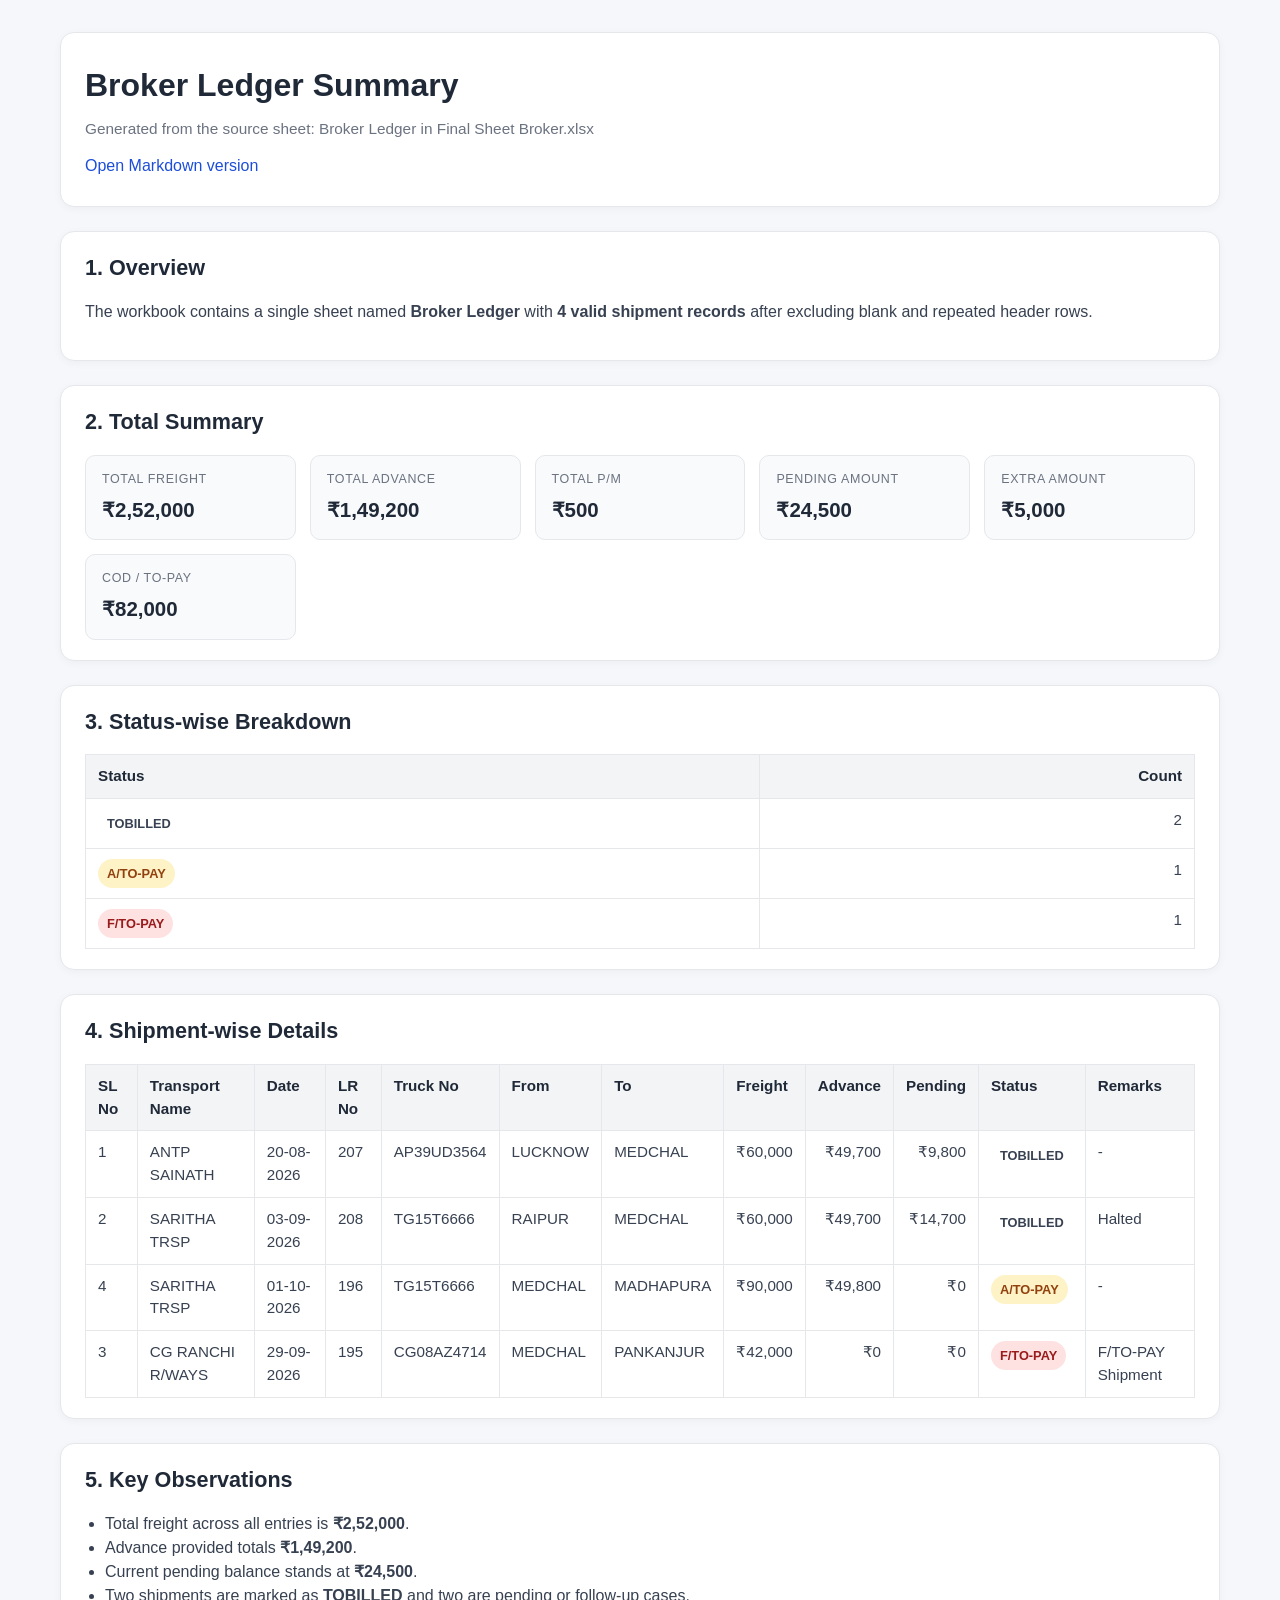
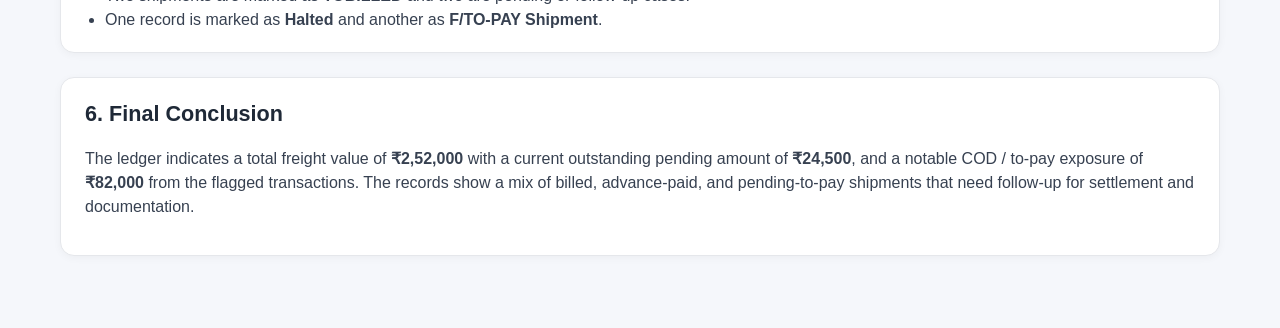
==== reports/summary.html @ 6330ce77 "2 commit" ====
<!DOCTYPE html>
<html lang="en">
<head>
  <meta charset="UTF-8" />
  <meta name="viewport" content="width=device-width, initial-scale=1.0" />
  <title>Broker Ledger Summary</title>
  <style>
    :root {
      --bg: #f5f7fb;
      --card: #ffffff;
      --heading: #1f2937;
      --text: #374151;
      --muted: #6b7280;
      --line: #e5e7eb;
      --primary: #1d4ed8;
      --primary-soft: #dbeafe;
      --success: #166534;
      --warning: #92400e;
      --danger: #991b1b;
    }

    * { box-sizing: border-box; }

    body {
      margin: 0;
      font-family: Arial, Helvetica, sans-serif;
      background: var(--bg);
      color: var(--text);
      line-height: 1.5;
    }

    .container {
      max-width: 1200px;
      margin: 32px auto;
      padding: 0 20px 40px;
    }

    .header {
      background: var(--card);
      border: 1px solid var(--line);
      border-radius: 14px;
      padding: 28px 24px;
      box-shadow: 0 2px 8px rgba(0,0,0,0.04);
    }

    h1 {
      margin: 0 0 8px;
      font-size: 2rem;
      color: var(--heading);
    }

    .subtext {
      margin: 0;
      color: var(--muted);
      font-size: 0.96rem;
    }

    .section {
      margin-top: 24px;
      background: var(--card);
      border: 1px solid var(--line);
      border-radius: 14px;
      padding: 20px 24px;
      box-shadow: 0 2px 8px rgba(0,0,0,0.04);
    }

    h2 {
      margin: 0 0 16px;
      font-size: 1.35rem;
      color: var(--heading);
    }

    .stats {
      display: grid;
      grid-template-columns: repeat(auto-fit, minmax(180px, 1fr));
      gap: 14px;
      margin-top: 12px;
    }

    .stat-box {
      background: #f9fafb;
      border: 1px solid var(--line);
      border-radius: 10px;
      padding: 14px 16px;
    }

    .label {
      font-size: 0.78rem;
      text-transform: uppercase;
      letter-spacing: 0.05em;
      color: var(--muted);
      margin-bottom: 6px;
      display: block;
    }

    .value {
      font-size: 1.28rem;
      font-weight: 700;
      color: var(--heading);
    }

    table {
      width: 100%;
      border-collapse: collapse;
      margin-top: 12px;
      font-size: 0.95rem;
    }

    th, td {
      border: 1px solid var(--line);
      padding: 10px 12px;
      text-align: left;
      vertical-align: top;
    }

    th {
      background: #f3f4f6;
      color: var(--heading);
      font-weight: 700;
    }

    .right {
      text-align: right;
    }

    .pill {
      display: inline-block;
      padding: 4px 8px;
      border-radius: 999px;
      font-size: 0.8rem;
      font-weight: 600;
      border: 1px solid transparent;
    }

    .tobilled { background: var(--primary-soft); color: var(--primary); }
    .atopay { background: #fef3c7; color: var(--warning); }
    .ftopay { background: #fee2e2; color: var(--danger); }

    ul {
      margin: 0;
      padding-left: 20px;
    }

    .link-row {
      margin-top: 14px;
    }

    a {
      color: var(--primary);
      text-decoration: none;
    }

    a:hover {
      text-decoration: underline;
    }

    @media (max-width: 768px) {
      .container { padding: 0 12px 30px; }
      .header, .section { padding: 16px 14px; }
      th, td { padding: 8px 10px; }
    }
  </style>
</head>
<body>
  <div class="container">
    <div class="header">
      <h1>Broker Ledger Summary</h1>
      <p class="subtext">Generated from the source sheet: Broker Ledger in Final Sheet Broker.xlsx</p>
      <div class="link-row">
        <a href="../Broker_Ledger_Summary.md">Open Markdown version</a>
      </div>
    </div>

    <div class="section">
      <h2>1. Overview</h2>
      <p>The workbook contains a single sheet named <strong>Broker Ledger</strong> with <strong>4 valid shipment records</strong> after excluding blank and repeated header rows.</p>
    </div>

    <div class="section">
      <h2>2. Total Summary</h2>
      <div class="stats">
        <div class="stat-box">
          <span class="label">Total Freight</span>
          <div class="value">₹2,52,000</div>
        </div>
        <div class="stat-box">
          <span class="label">Total Advance</span>
          <div class="value">₹1,49,200</div>
        </div>
        <div class="stat-box">
          <span class="label">Total P/M</span>
          <div class="value">₹500</div>
        </div>
        <div class="stat-box">
          <span class="label">Pending Amount</span>
          <div class="value">₹24,500</div>
        </div>
        <div class="stat-box">
          <span class="label">Extra Amount</span>
          <div class="value">₹5,000</div>
        </div>
        <div class="stat-box">
          <span class="label">COD / To-Pay</span>
          <div class="value">₹82,000</div>
        </div>
      </div>
    </div>

    <div class="section">
      <h2>3. Status-wise Breakdown</h2>
      <table>
        <thead>
          <tr>
            <th>Status</th>
            <th class="right">Count</th>
          </tr>
        </thead>
        <tbody>
          <tr>
            <td><span class="pill to-billed">TOBILLED</span></td>
            <td class="right">2</td>
          </tr>
          <tr>
            <td><span class="pill atopay">A/TO-PAY</span></td>
            <td class="right">1</td>
          </tr>
          <tr>
            <td><span class="pill ftopay">F/TO-PAY</span></td>
            <td class="right">1</td>
          </tr>
        </tbody>
      </table>
    </div>

    <div class="section">
      <h2>4. Shipment-wise Details</h2>
      <table>
        <thead>
          <tr>
            <th>SL No</th>
            <th>Transport Name</th>
            <th>Date</th>
            <th>LR No</th>
            <th>Truck No</th>
            <th>From</th>
            <th>To</th>
            <th>Freight</th>
            <th>Advance</th>
            <th>Pending</th>
            <th>Status</th>
            <th>Remarks</th>
          </tr>
        </thead>
        <tbody>
          <tr>
            <td>1</td>
            <td>ANTP SAINATH</td>
            <td>20-08-2026</td>
            <td>207</td>
            <td>AP39UD3564</td>
            <td>LUCKNOW</td>
            <td>MEDCHAL</td>
            <td class="right">₹60,000</td>
            <td class="right">₹49,700</td>
            <td class="right">₹9,800</td>
            <td><span class="pill to-billed">TOBILLED</span></td>
            <td>-</td>
          </tr>
          <tr>
            <td>2</td>
            <td>SARITHA TRSP</td>
            <td>03-09-2026</td>
            <td>208</td>
            <td>TG15T6666</td>
            <td>RAIPUR</td>
            <td>MEDCHAL</td>
            <td class="right">₹60,000</td>
            <td class="right">₹49,700</td>
            <td class="right">₹14,700</td>
            <td><span class="pill to-billed">TOBILLED</span></td>
            <td>Halted</td>
          </tr>
          <tr>
            <td>4</td>
            <td>SARITHA TRSP</td>
            <td>01-10-2026</td>
            <td>196</td>
            <td>TG15T6666</td>
            <td>MEDCHAL</td>
            <td>MADHAPURA</td>
            <td class="right">₹90,000</td>
            <td class="right">₹49,800</td>
            <td class="right">₹0</td>
            <td><span class="pill atopay">A/TO-PAY</span></td>
            <td>-</td>
          </tr>
          <tr>
            <td>3</td>
            <td>CG RANCHI R/WAYS</td>
            <td>29-09-2026</td>
            <td>195</td>
            <td>CG08AZ4714</td>
            <td>MEDCHAL</td>
            <td>PANKANJUR</td>
            <td class="right">₹42,000</td>
            <td class="right">₹0</td>
            <td class="right">₹0</td>
            <td><span class="pill ftopay">F/TO-PAY</span></td>
            <td>F/TO-PAY Shipment</td>
          </tr>
        </tbody>
      </table>
    </div>

    <div class="section">
      <h2>5. Key Observations</h2>
      <ul>
        <li>Total freight across all entries is <strong>₹2,52,000</strong>.</li>
        <li>Advance provided totals <strong>₹1,49,200</strong>.</li>
        <li>Current pending balance stands at <strong>₹24,500</strong>.</li>
        <li>Two shipments are marked as <strong>TOBILLED</strong> and two are pending or follow-up cases.</li>
        <li>One record is marked as <strong>Halted</strong> and another as <strong>F/TO-PAY Shipment</strong>.</li>
      </ul>
    </div>

    <div class="section">
      <h2>6. Final Conclusion</h2>
      <p>The ledger indicates a total freight value of <strong>₹2,52,000</strong> with a current outstanding pending amount of <strong>₹24,500</strong>, and a notable COD / to-pay exposure of <strong>₹82,000</strong> from the flagged transactions. The records show a mix of billed, advance-paid, and pending-to-pay shipments that need follow-up for settlement and documentation.</p>
    </div>
  </div>
</body>
</html>
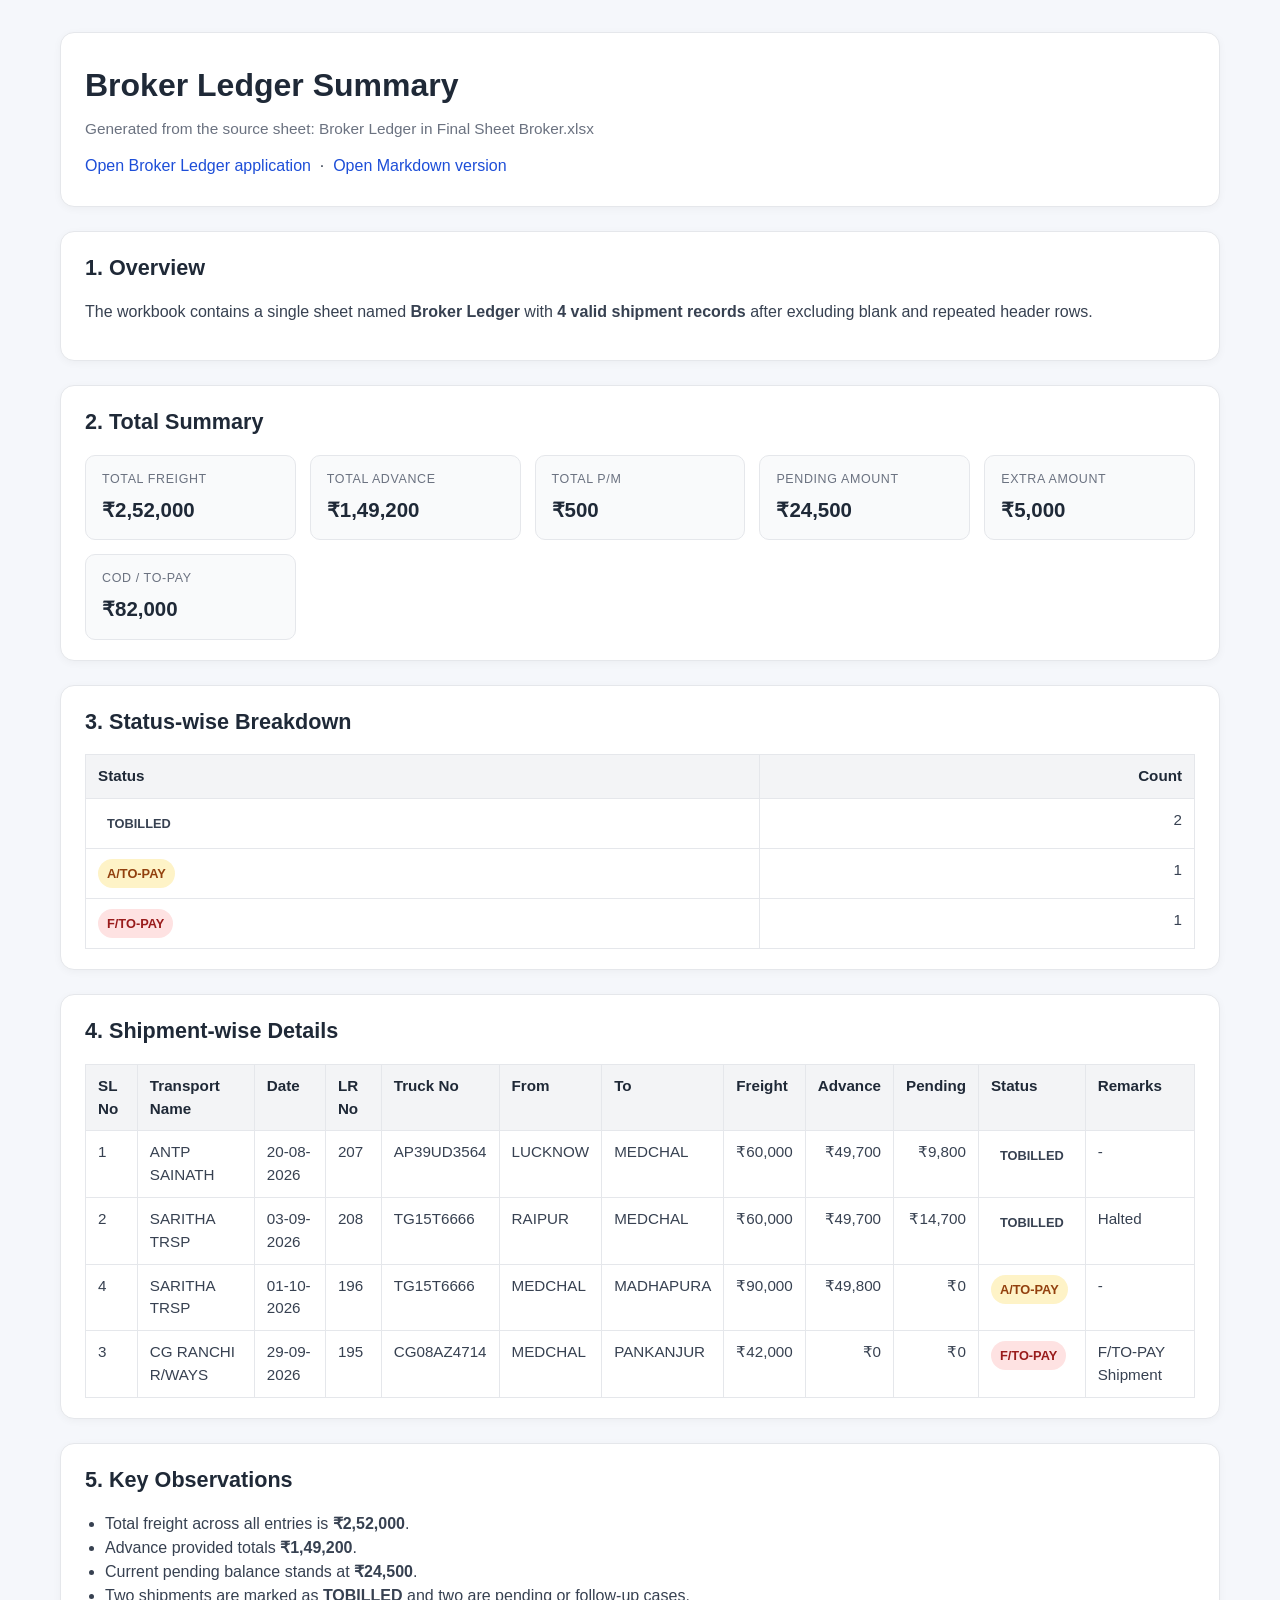
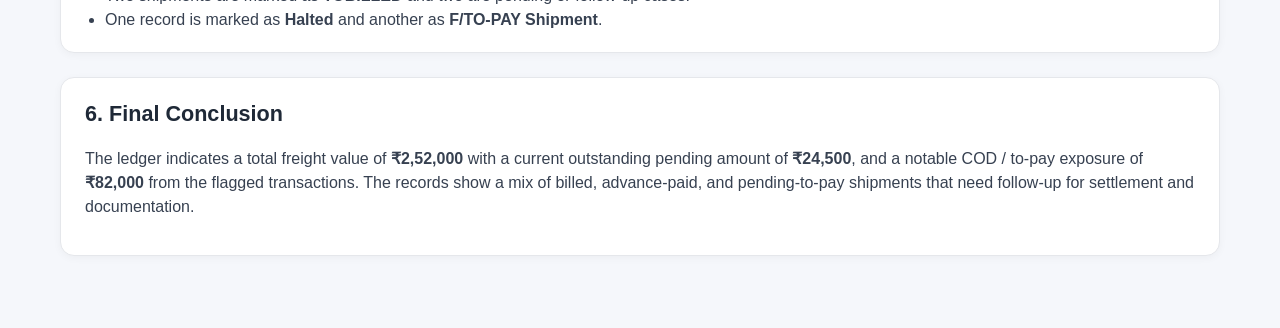
==== commit ece52f2f: "2 commit" ====
--- a/reports/summary.html
+++ b/reports/summary.html
@@ -167,6 +167,8 @@
       <h1>Broker Ledger Summary</h1>
       <p class="subtext">Generated from the source sheet: Broker Ledger in Final Sheet Broker.xlsx</p>
       <div class="link-row">
+        <a href="../index.html">Open Broker Ledger application</a>
+        &nbsp;·&nbsp;
         <a href="../Broker_Ledger_Summary.md">Open Markdown version</a>
       </div>
     </div>
